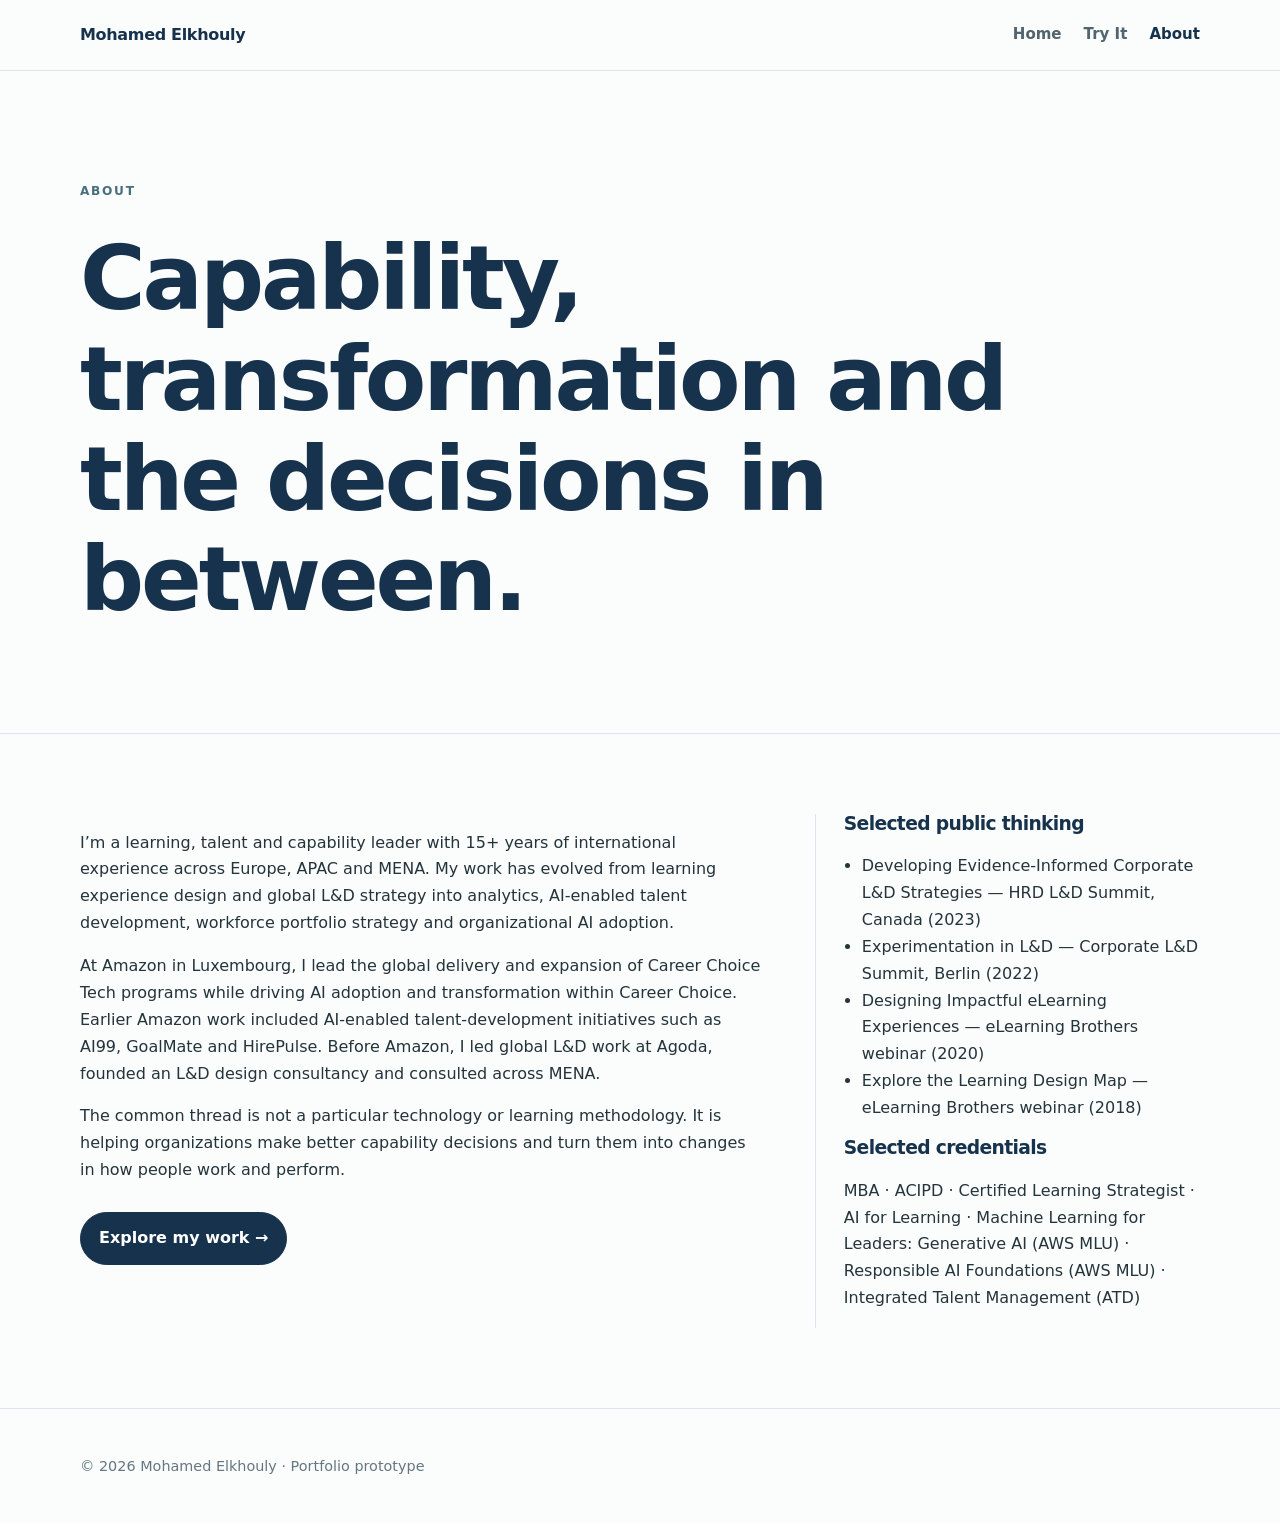
==== about.html @ cd664d20 "Add files via upload" ====
<!doctype html>
<html lang="en"><head>
<meta charset="utf-8"><meta name="viewport" content="width=device-width,initial-scale=1">
<title>About | Mohamed Elkhouly</title><link rel="stylesheet" href="css/style.css">
</head><body>
<header class="site-header"><div class="wrap nav"><a class="brand" href="index.html">Mohamed Elkhouly</a><nav><a href="index.html">Home</a><a href="try.html">Try It</a><a aria-current="page" href="about.html">About</a></nav></div></header>
<main>
<section class="hero"><div class="wrap"><div class="eyebrow">About</div><h1>Capability, transformation and the decisions in between.</h1></div></section>
<section class="section"><div class="wrap about-grid">
<div>
<p>I’m a learning, talent and capability leader with 15+ years of international experience across Europe, APAC and MENA. My work has evolved from learning experience design and global L&D strategy into analytics, AI-enabled talent development, workforce portfolio strategy and organizational AI adoption.</p>
<p>At Amazon in Luxembourg, I lead the global delivery and expansion of Career Choice Tech programs while driving AI adoption and transformation within Career Choice. Earlier Amazon work included AI-enabled talent-development initiatives such as AI99, GoalMate and HirePulse. Before Amazon, I led global L&D work at Agoda, founded an L&D design consultancy and consulted across MENA.</p>
<p>The common thread is not a particular technology or learning methodology. It is helping organizations make better capability decisions and turn them into changes in how people work and perform.</p>
<div class="cta-row"><a class="btn primary" href="index.html">Explore my work →</a></div>
</div>
<aside class="side"><h3>Selected public thinking</h3><ul>
<li>Developing Evidence-Informed Corporate L&D Strategies — HRD L&D Summit, Canada (2023)</li>
<li>Experimentation in L&D — Corporate L&D Summit, Berlin (2022)</li>
<li>Designing Impactful eLearning Experiences — eLearning Brothers webinar (2020)</li>
<li>Explore the Learning Design Map — eLearning Brothers webinar (2018)</li>
</ul>
<h3>Selected credentials</h3><p>MBA · ACIPD · Certified Learning Strategist · AI for Learning · Machine Learning for Leaders: Generative AI (AWS MLU) · Responsible AI Foundations (AWS MLU) · Integrated Talent Management (ATD)</p>
</aside>
</div></section>
</main>
<footer><div class="wrap">© 2026 Mohamed Elkhouly · Portfolio prototype</div></footer>
</body></html>
---- css/style.css ----
:root{
  --ink:#17324d;--ink2:#2d5266;--muted:#657780;--paper:#fbfcfc;
  --line:#dce5e8;--soft:#eef4f5;--accent:#476f7d;--max:1120px;
}
*{box-sizing:border-box} html{scroll-behavior:smooth}
body{margin:0;font-family:Inter,ui-sans-serif,system-ui,-apple-system,BlinkMacSystemFont,"Segoe UI",sans-serif;color:#24343b;background:var(--paper);line-height:1.68}
a{color:inherit} .wrap{width:min(calc(100% - 40px),var(--max));margin:auto}
.site-header{position:sticky;top:0;z-index:20;background:rgba(251,252,252,.92);backdrop-filter:blur(14px);border-bottom:1px solid var(--line)}
.nav{min-height:70px;display:flex;align-items:center;justify-content:space-between;gap:24px}
.brand{text-decoration:none;font-weight:800;color:var(--ink);letter-spacing:-.02em}
nav{display:flex;gap:22px} nav a{text-decoration:none;color:#52646d;font-weight:650;font-size:.94rem}
nav a[aria-current="page"],nav a:hover{color:var(--ink)}
.hero{padding:110px 0 76px}.eyebrow{text-transform:uppercase;letter-spacing:.14em;font-size:.76rem;font-weight:800;color:var(--accent)}
h1,h2,h3{color:var(--ink);line-height:1.12;letter-spacing:-.035em}
h1{font-size:clamp(2.8rem,7vw,5.9rem);max-width:970px;margin:.3em 0}.lead{font-size:clamp(1.1rem,2vw,1.35rem);max-width:820px;color:#53666f}
.hero-note{margin-top:30px;max-width:820px;border-left:3px solid var(--accent);padding-left:20px;color:var(--ink2);font-weight:650}
.section{padding:80px 0;border-top:1px solid var(--line)}.section-intro{max-width:780px;margin-bottom:38px}
.section h2{font-size:clamp(2rem,4vw,3.4rem);margin:0 0 16px}.section-intro p{font-size:1.08rem;color:#5b6d75}
.journey{display:grid;gap:12px}.card{border:1px solid var(--line);border-radius:16px;background:white;overflow:hidden}
.reveal{width:100%;border:0;background:transparent;text-align:left;padding:22px 24px;display:flex;justify-content:space-between;gap:20px;cursor:pointer;color:var(--ink);font:inherit;font-weight:780;font-size:1.04rem}
.reveal:hover{background:#f6f9f9}.reveal small{display:block;color:var(--muted);font-weight:550;margin-top:5px}
.icon{font-size:1.3rem;transition:.2s}.reveal[aria-expanded="true"] .icon{transform:rotate(45deg)}
.panel{display:none;padding:0 24px 24px;max-width:900px}.panel.open{display:block}.panel p:first-child{margin-top:0}
.transition{padding:70px 0 35px}.transition p{font-size:clamp(1.45rem,3vw,2.2rem);font-weight:760;color:var(--ink);max-width:900px;line-height:1.3}
.question{margin-bottom:14px}.question .reveal{font-size:clamp(1.05rem,2vw,1.25rem)}.question .panel p{margin:0 0 16px}
.meta{font-size:.82rem;color:var(--accent);font-weight:800;text-transform:uppercase;letter-spacing:.08em;margin-bottom:9px}
.cta-row{display:flex;gap:12px;flex-wrap:wrap;margin-top:28px}.btn{display:inline-block;text-decoration:none;border-radius:999px;padding:12px 18px;font-weight:750;border:1px solid var(--ink);color:var(--ink)}.btn.primary{background:var(--ink);color:white}
.tool-card{max-width:800px;padding:32px;border:1px solid var(--line);border-radius:18px;background:white}.tool-card h3{font-size:1.65rem;margin-top:0}
.diagnostic{margin-top:25px}.q{padding:18px 0;border-top:1px solid var(--line)}.q label{display:block;font-weight:700;margin-bottom:10px}.scale{display:flex;gap:8px;flex-wrap:wrap}.scale label{font-weight:500;border:1px solid var(--line);border-radius:10px;padding:8px 11px;cursor:pointer}.scale input{margin-right:5px}
.result{display:none;margin-top:24px;padding:22px;background:var(--soft);border-radius:14px}.result.show{display:block}
.about-grid{display:grid;grid-template-columns:1.6fr .9fr;gap:50px}.side{border-left:1px solid var(--line);padding-left:28px}.side h3{margin-top:0}.side ul{padding-left:18px}
footer{padding:45px 0;color:var(--muted);border-top:1px solid var(--line);font-size:.9rem}
@media(max-width:760px){.nav{align-items:flex-start;padding:18px 0;flex-direction:column}.site-header{position:static}nav{gap:14px;flex-wrap:wrap}.hero{padding:70px 0 55px}.section{padding:58px 0}.about-grid{grid-template-columns:1fr}.side{border-left:0;border-top:1px solid var(--line);padding:24px 0 0}.wrap{width:min(calc(100% - 28px),var(--max))}}
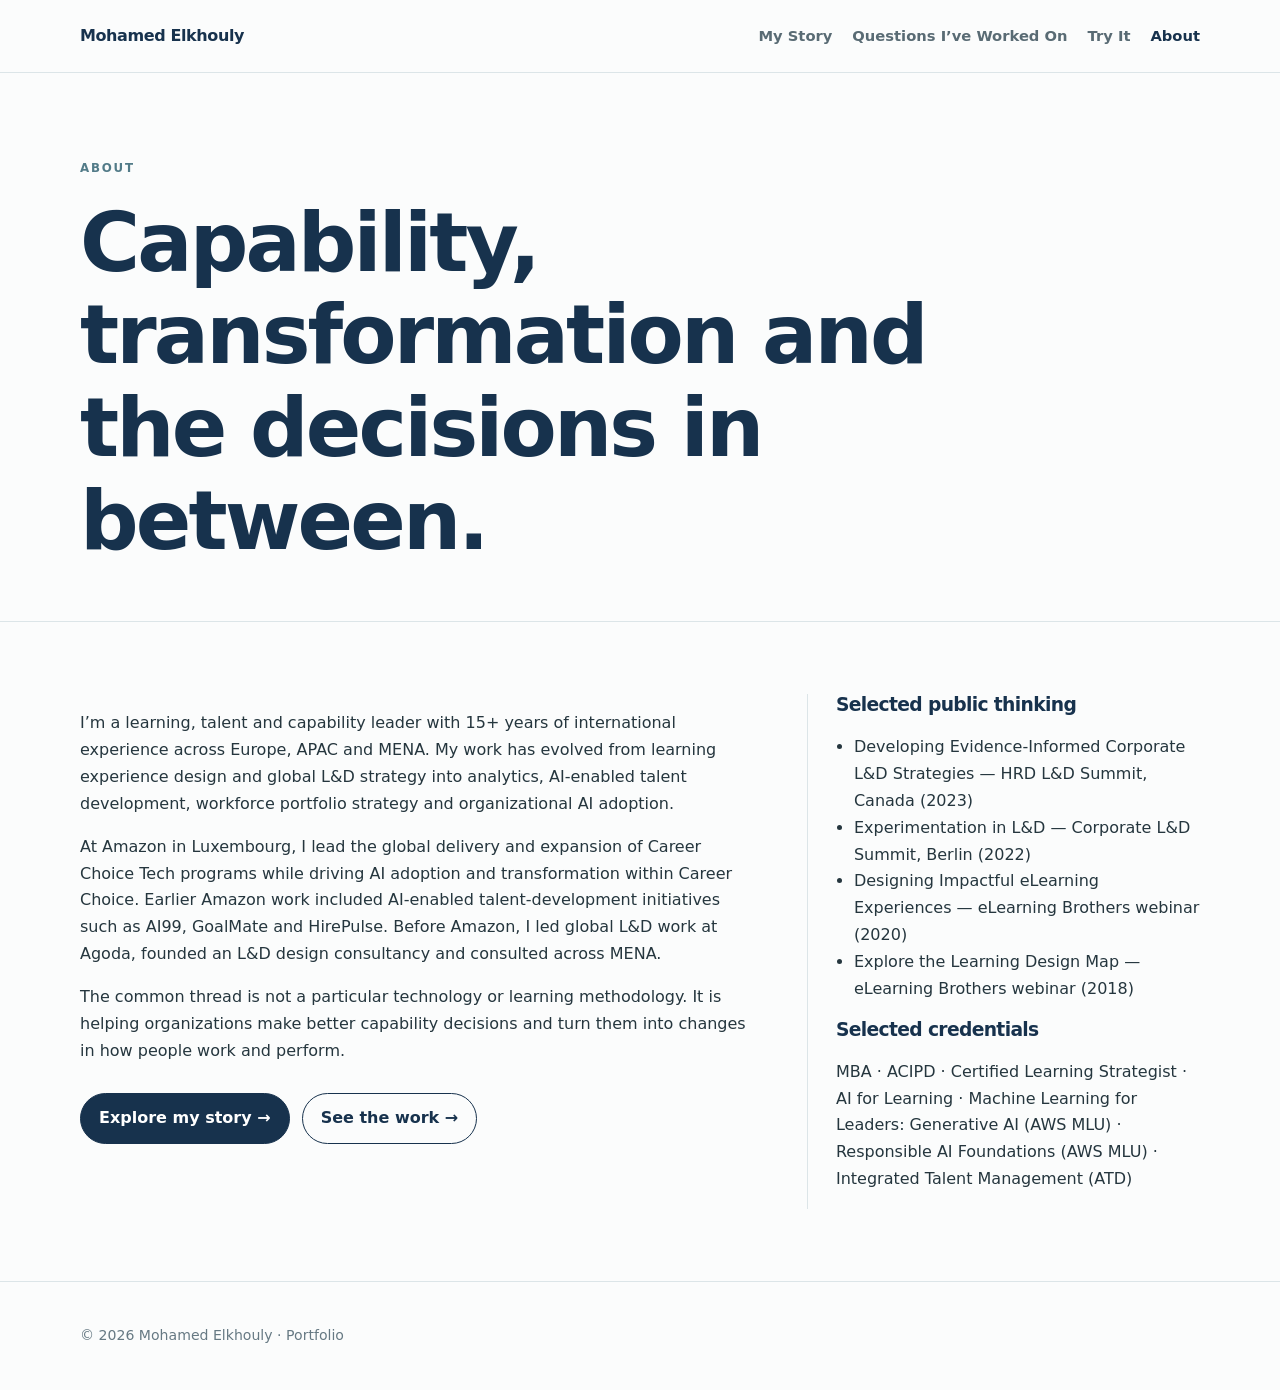
==== commit 8a512316: "Add files via upload" ====
--- a/about.html
+++ b/about.html
@@ -1,27 +1,11 @@
-<!doctype html>
-<html lang="en"><head>
-<meta charset="utf-8"><meta name="viewport" content="width=device-width,initial-scale=1">
-<title>About | Mohamed Elkhouly</title><link rel="stylesheet" href="css/style.css">
-</head><body>
-<header class="site-header"><div class="wrap nav"><a class="brand" href="index.html">Mohamed Elkhouly</a><nav><a href="index.html">Home</a><a href="try.html">Try It</a><a aria-current="page" href="about.html">About</a></nav></div></header>
-<main>
-<section class="hero"><div class="wrap"><div class="eyebrow">About</div><h1>Capability, transformation and the decisions in between.</h1></div></section>
-<section class="section"><div class="wrap about-grid">
-<div>
+<!doctype html><html lang="en"><head><meta charset="utf-8"><meta name="viewport" content="width=device-width,initial-scale=1"><title>About | Mohamed Elkhouly</title><link rel="stylesheet" href="css/style.css"></head><body>
+<header class="site-header"><div class="wrap nav"><a class="brand" href="index.html">Mohamed Elkhouly</a><nav><a href="index.html">My Story</a><a href="questions.html">Questions I’ve Worked On</a><a href="try.html">Try It</a><a aria-current="page" href="about.html">About</a></nav></div></header>
+<main><section class="hero compact"><div class="wrap"><div class="eyebrow">About</div><h1>Capability, transformation and the decisions in between.</h1></div></section>
+<section class="section"><div class="wrap about-grid"><div>
 <p>I’m a learning, talent and capability leader with 15+ years of international experience across Europe, APAC and MENA. My work has evolved from learning experience design and global L&D strategy into analytics, AI-enabled talent development, workforce portfolio strategy and organizational AI adoption.</p>
 <p>At Amazon in Luxembourg, I lead the global delivery and expansion of Career Choice Tech programs while driving AI adoption and transformation within Career Choice. Earlier Amazon work included AI-enabled talent-development initiatives such as AI99, GoalMate and HirePulse. Before Amazon, I led global L&D work at Agoda, founded an L&D design consultancy and consulted across MENA.</p>
 <p>The common thread is not a particular technology or learning methodology. It is helping organizations make better capability decisions and turn them into changes in how people work and perform.</p>
-<div class="cta-row"><a class="btn primary" href="index.html">Explore my work →</a></div>
-</div>
-<aside class="side"><h3>Selected public thinking</h3><ul>
-<li>Developing Evidence-Informed Corporate L&D Strategies — HRD L&D Summit, Canada (2023)</li>
-<li>Experimentation in L&D — Corporate L&D Summit, Berlin (2022)</li>
-<li>Designing Impactful eLearning Experiences — eLearning Brothers webinar (2020)</li>
-<li>Explore the Learning Design Map — eLearning Brothers webinar (2018)</li>
-</ul>
-<h3>Selected credentials</h3><p>MBA · ACIPD · Certified Learning Strategist · AI for Learning · Machine Learning for Leaders: Generative AI (AWS MLU) · Responsible AI Foundations (AWS MLU) · Integrated Talent Management (ATD)</p>
-</aside>
-</div></section>
-</main>
-<footer><div class="wrap">© 2026 Mohamed Elkhouly · Portfolio prototype</div></footer>
-</body></html>
+<div class="cta-row"><a class="btn primary" href="index.html">Explore my story →</a><a class="btn" href="questions.html">See the work →</a></div></div>
+<aside class="side"><h3>Selected public thinking</h3><ul><li>Developing Evidence-Informed Corporate L&D Strategies — HRD L&D Summit, Canada (2023)</li><li>Experimentation in L&D — Corporate L&D Summit, Berlin (2022)</li><li>Designing Impactful eLearning Experiences — eLearning Brothers webinar (2020)</li><li>Explore the Learning Design Map — eLearning Brothers webinar (2018)</li></ul>
+<h3>Selected credentials</h3><p>MBA · ACIPD · Certified Learning Strategist · AI for Learning · Machine Learning for Leaders: Generative AI (AWS MLU) · Responsible AI Foundations (AWS MLU) · Integrated Talent Management (ATD)</p></aside></div></section></main>
+<footer><div class="wrap">© 2026 Mohamed Elkhouly · Portfolio</div></footer></body></html>
--- a/css/style.css
+++ b/css/style.css
@@ -1,34 +1,24 @@
 
-:root{
-  --ink:#17324d;--ink2:#2d5266;--muted:#657780;--paper:#fbfcfc;
-  --line:#dce5e8;--soft:#eef4f5;--accent:#476f7d;--max:1120px;
-}
-*{box-sizing:border-box} html{scroll-behavior:smooth}
-body{margin:0;font-family:Inter,ui-sans-serif,system-ui,-apple-system,BlinkMacSystemFont,"Segoe UI",sans-serif;color:#24343b;background:var(--paper);line-height:1.68}
-a{color:inherit} .wrap{width:min(calc(100% - 40px),var(--max));margin:auto}
-.site-header{position:sticky;top:0;z-index:20;background:rgba(251,252,252,.92);backdrop-filter:blur(14px);border-bottom:1px solid var(--line)}
-.nav{min-height:70px;display:flex;align-items:center;justify-content:space-between;gap:24px}
-.brand{text-decoration:none;font-weight:800;color:var(--ink);letter-spacing:-.02em}
-nav{display:flex;gap:22px} nav a{text-decoration:none;color:#52646d;font-weight:650;font-size:.94rem}
-nav a[aria-current="page"],nav a:hover{color:var(--ink)}
-.hero{padding:110px 0 76px}.eyebrow{text-transform:uppercase;letter-spacing:.14em;font-size:.76rem;font-weight:800;color:var(--accent)}
-h1,h2,h3{color:var(--ink);line-height:1.12;letter-spacing:-.035em}
-h1{font-size:clamp(2.8rem,7vw,5.9rem);max-width:970px;margin:.3em 0}.lead{font-size:clamp(1.1rem,2vw,1.35rem);max-width:820px;color:#53666f}
-.hero-note{margin-top:30px;max-width:820px;border-left:3px solid var(--accent);padding-left:20px;color:var(--ink2);font-weight:650}
-.section{padding:80px 0;border-top:1px solid var(--line)}.section-intro{max-width:780px;margin-bottom:38px}
-.section h2{font-size:clamp(2rem,4vw,3.4rem);margin:0 0 16px}.section-intro p{font-size:1.08rem;color:#5b6d75}
-.journey{display:grid;gap:12px}.card{border:1px solid var(--line);border-radius:16px;background:white;overflow:hidden}
-.reveal{width:100%;border:0;background:transparent;text-align:left;padding:22px 24px;display:flex;justify-content:space-between;gap:20px;cursor:pointer;color:var(--ink);font:inherit;font-weight:780;font-size:1.04rem}
-.reveal:hover{background:#f6f9f9}.reveal small{display:block;color:var(--muted);font-weight:550;margin-top:5px}
-.icon{font-size:1.3rem;transition:.2s}.reveal[aria-expanded="true"] .icon{transform:rotate(45deg)}
-.panel{display:none;padding:0 24px 24px;max-width:900px}.panel.open{display:block}.panel p:first-child{margin-top:0}
-.transition{padding:70px 0 35px}.transition p{font-size:clamp(1.45rem,3vw,2.2rem);font-weight:760;color:var(--ink);max-width:900px;line-height:1.3}
-.question{margin-bottom:14px}.question .reveal{font-size:clamp(1.05rem,2vw,1.25rem)}.question .panel p{margin:0 0 16px}
-.meta{font-size:.82rem;color:var(--accent);font-weight:800;text-transform:uppercase;letter-spacing:.08em;margin-bottom:9px}
-.cta-row{display:flex;gap:12px;flex-wrap:wrap;margin-top:28px}.btn{display:inline-block;text-decoration:none;border-radius:999px;padding:12px 18px;font-weight:750;border:1px solid var(--ink);color:var(--ink)}.btn.primary{background:var(--ink);color:white}
-.tool-card{max-width:800px;padding:32px;border:1px solid var(--line);border-radius:18px;background:white}.tool-card h3{font-size:1.65rem;margin-top:0}
-.diagnostic{margin-top:25px}.q{padding:18px 0;border-top:1px solid var(--line)}.q label{display:block;font-weight:700;margin-bottom:10px}.scale{display:flex;gap:8px;flex-wrap:wrap}.scale label{font-weight:500;border:1px solid var(--line);border-radius:10px;padding:8px 11px;cursor:pointer}.scale input{margin-right:5px}
-.result{display:none;margin-top:24px;padding:22px;background:var(--soft);border-radius:14px}.result.show{display:block}
-.about-grid{display:grid;grid-template-columns:1.6fr .9fr;gap:50px}.side{border-left:1px solid var(--line);padding-left:28px}.side h3{margin-top:0}.side ul{padding-left:18px}
-footer{padding:45px 0;color:var(--muted);border-top:1px solid var(--line);font-size:.9rem}
-@media(max-width:760px){.nav{align-items:flex-start;padding:18px 0;flex-direction:column}.site-header{position:static}nav{gap:14px;flex-wrap:wrap}.hero{padding:70px 0 55px}.section{padding:58px 0}.about-grid{grid-template-columns:1fr}.side{border-left:0;border-top:1px solid var(--line);padding:24px 0 0}.wrap{width:min(calc(100% - 28px),var(--max))}}
+:root{--ink:#17324d;--ink2:#315466;--muted:#667983;--paper:#fbfcfc;--white:#fff;--line:#dce5e8;--soft:#edf4f5;--accent:#527b88;--max:1120px}
+*{box-sizing:border-box}html{scroll-behavior:smooth}body{margin:0;background:var(--paper);color:#25363e;font-family:Inter,ui-sans-serif,system-ui,-apple-system,BlinkMacSystemFont,"Segoe UI",sans-serif;line-height:1.68}
+a{color:inherit}.wrap{width:min(calc(100% - 40px),var(--max));margin:auto}.site-header{position:sticky;top:0;z-index:50;background:rgba(251,252,252,.94);backdrop-filter:blur(14px);border-bottom:1px solid var(--line)}
+.nav{min-height:72px;display:flex;align-items:center;justify-content:space-between;gap:24px}.brand{text-decoration:none;font-weight:850;color:var(--ink);letter-spacing:-.025em}
+nav{display:flex;gap:20px;flex-wrap:wrap}nav a{text-decoration:none;color:#596b74;font-weight:680;font-size:.92rem}nav a:hover,nav a[aria-current=page]{color:var(--ink)}
+.hero{padding:86px 0 54px}.hero.compact{padding-bottom:36px}.eyebrow{text-transform:uppercase;letter-spacing:.15em;font-size:.74rem;font-weight:850;color:var(--accent)}
+h1,h2,h3{color:var(--ink);line-height:1.13;letter-spacing:-.035em}h1{font-size:clamp(2.7rem,6.4vw,5.4rem);max-width:950px;margin:.22em 0}.lead{font-size:clamp(1.08rem,2vw,1.32rem);max-width:820px;color:#556972}
+.section{padding:72px 0;border-top:1px solid var(--line)}.section-intro{max-width:790px;margin-bottom:38px}.section h2{font-size:clamp(2rem,4vw,3.2rem);margin:0 0 14px}.section-intro p{font-size:1.06rem;color:#5c6f78}
+.story-flow{position:relative;max-width:920px;margin:25px auto 0}.story-flow:before{content:"";position:absolute;left:38px;top:38px;bottom:38px;width:2px;background:linear-gradient(var(--accent),var(--line))}
+.story-block{position:relative;margin:0 0 24px 82px;padding:27px 30px;background:var(--white);border:1px solid var(--line);border-radius:18px;box-shadow:0 8px 26px rgba(23,50,77,.04)}
+.story-block:before{content:attr(data-step);position:absolute;left:-82px;top:27px;width:76px;height:42px;display:grid;place-items:center;border-radius:999px;background:var(--ink);color:white;font-size:.78rem;font-weight:850;letter-spacing:.08em}
+.story-block h3{margin:0 0 5px;font-size:1.4rem}.story-block .sub{color:var(--accent);font-size:.87rem;font-weight:800;text-transform:uppercase;letter-spacing:.07em;margin-bottom:12px}.story-block p{margin:0;color:#52656e}
+.closing{max-width:860px;margin:48px auto 0;padding:28px;border-left:3px solid var(--accent);font-size:1.25rem;color:var(--ink2);font-weight:650}
+.btn{display:inline-block;text-decoration:none;border-radius:999px;padding:11px 18px;font-weight:780;border:1px solid var(--ink);color:var(--ink)}.btn.primary{background:var(--ink);color:#fff}.cta-row{display:flex;gap:12px;flex-wrap:wrap;margin-top:28px}
+.cards{display:grid;grid-template-columns:repeat(2,minmax(0,1fr));gap:22px}.flip-card{height:430px;perspective:1200px;cursor:pointer}.flip-inner{position:relative;width:100%;height:100%;transition:transform .55s;transform-style:preserve-3d}.flip-card.flipped .flip-inner{transform:rotateY(180deg)}
+.flip-face{position:absolute;inset:0;backface-visibility:hidden;-webkit-backface-visibility:hidden;border:1px solid var(--line);border-radius:20px;background:white;padding:30px;box-shadow:0 9px 28px rgba(23,50,77,.05);overflow:auto}
+.flip-front{display:flex;flex-direction:column;justify-content:space-between}.flip-front h3{font-size:clamp(1.3rem,2.4vw,1.75rem);margin:12px 0}.flip-back{transform:rotateY(180deg);font-size:.94rem}.flip-back p:first-of-type{margin-top:0}.flip-hint{font-size:.82rem;color:var(--accent);font-weight:800}.tag{text-transform:uppercase;letter-spacing:.09em;color:var(--accent);font-size:.72rem;font-weight:850}
+.library{display:grid;grid-template-columns:repeat(2,minmax(0,1fr));gap:22px}.framework{background:white;border:1px solid var(--line);border-radius:20px;padding:30px;display:flex;flex-direction:column;min-height:300px}.framework h3{font-size:1.55rem;margin:8px 0 12px}.framework p{color:#586b74}.framework .spacer{flex:1}.status{display:inline-block;font-size:.75rem;font-weight:850;letter-spacing:.08em;text-transform:uppercase;color:var(--accent)}
+.framework-detail{display:none;margin-top:20px;padding-top:20px;border-top:1px solid var(--line)}.framework.open .framework-detail{display:block}.framework-detail ul{padding-left:20px}
+.about-grid{display:grid;grid-template-columns:1.55fr .9fr;gap:50px}.side{border-left:1px solid var(--line);padding-left:28px}.side h3{margin-top:0}.side ul{padding-left:18px}
+footer{padding:42px 0;border-top:1px solid var(--line);color:var(--muted);font-size:.88rem}
+@media(max-width:780px){.nav{padding:17px 0;align-items:flex-start;flex-direction:column}nav{gap:13px}.site-header{position:static}.wrap{width:min(calc(100% - 28px),var(--max))}.hero{padding:60px 0 40px}.section{padding:55px 0}.cards,.library,.about-grid{grid-template-columns:1fr}.flip-card{height:500px}.story-flow:before{left:18px}.story-block{margin-left:48px;padding:23px}.story-block:before{left:-48px;width:38px;height:38px;top:23px;font-size:.67rem}.side{border-left:0;border-top:1px solid var(--line);padding:25px 0 0}}
+@media(prefers-reduced-motion:reduce){.flip-inner{transition:none}}
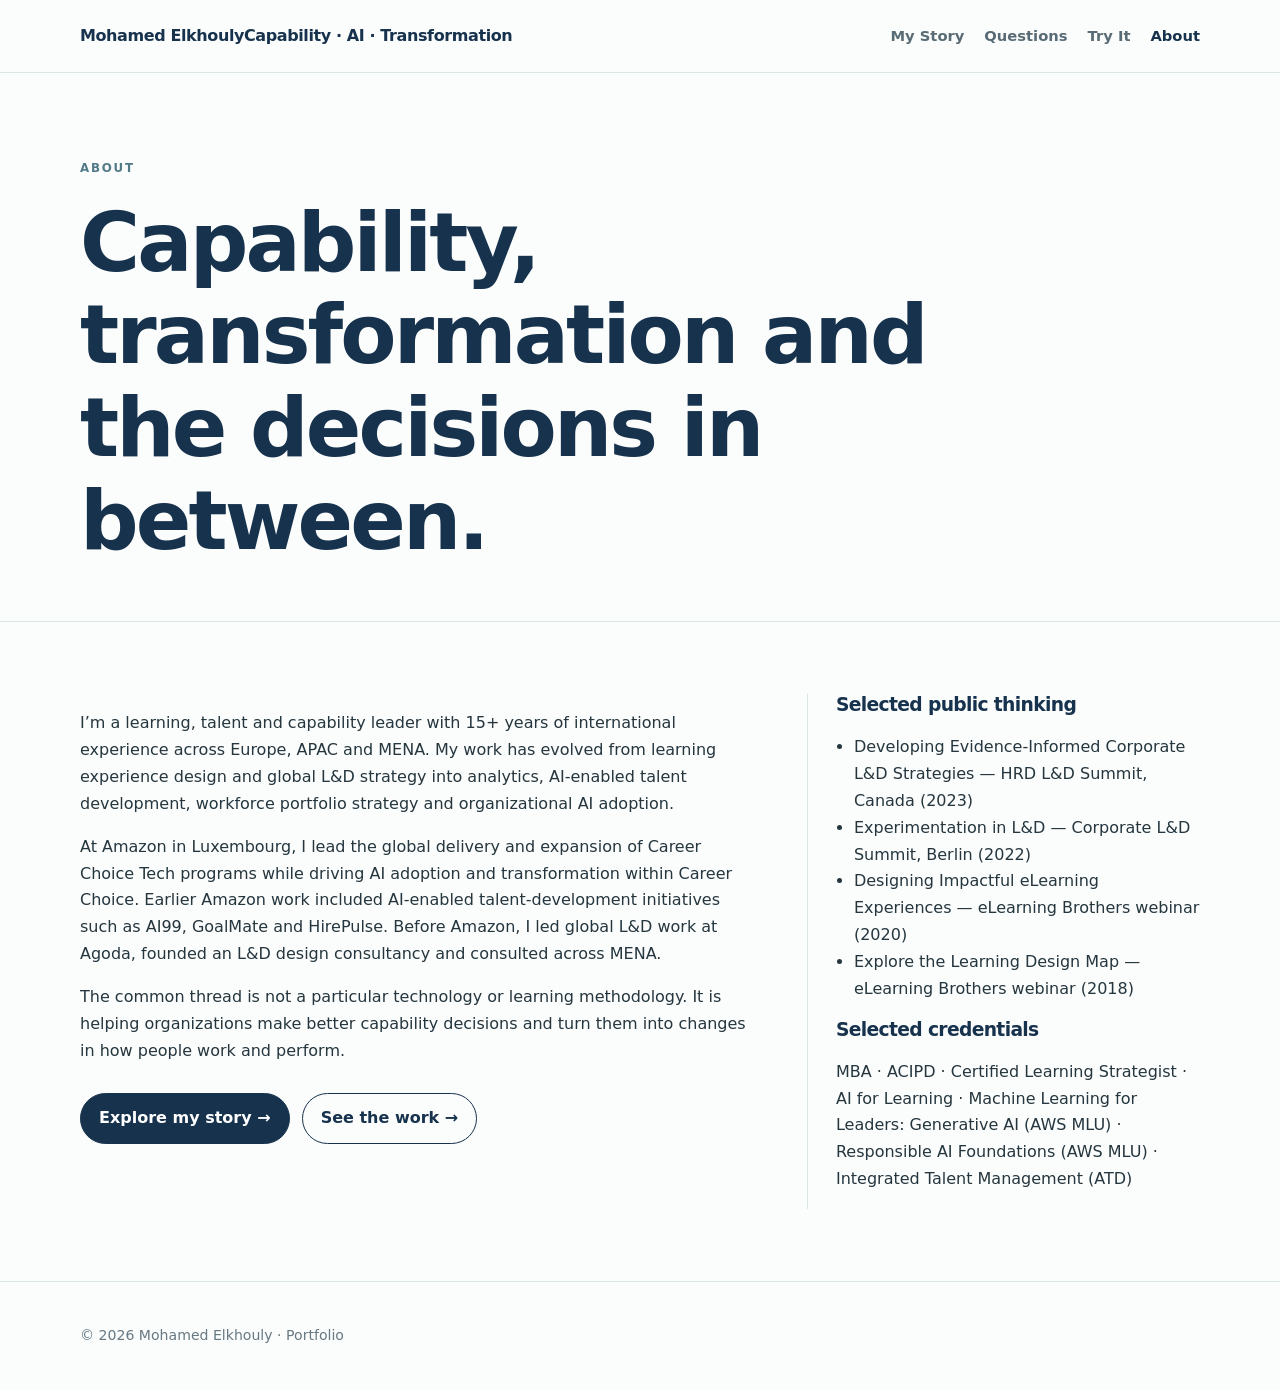
==== commit ed83998a: "Add files via upload" ====
--- a/about.html
+++ b/about.html
@@ -1,5 +1,5 @@
 <!doctype html><html lang="en"><head><meta charset="utf-8"><meta name="viewport" content="width=device-width,initial-scale=1"><title>About | Mohamed Elkhouly</title><link rel="stylesheet" href="css/style.css"></head><body>
-<header class="site-header"><div class="wrap nav"><a class="brand" href="index.html">Mohamed Elkhouly</a><nav><a href="index.html">My Story</a><a href="questions.html">Questions I’ve Worked On</a><a href="try.html">Try It</a><a aria-current="page" href="about.html">About</a></nav></div></header>
+<header class="site-header"><div class="wrap nav"><a class="brand" href="index.html"><strong>Mohamed Elkhouly</strong><span>Capability · AI · Transformation</span></a><nav><a href="index.html">My Story</a><a href="questions.html">Questions</a><a href="try.html">Try It</a><a aria-current="page" href="about.html">About</a></nav></div></header>
 <main><section class="hero compact"><div class="wrap"><div class="eyebrow">About</div><h1>Capability, transformation and the decisions in between.</h1></div></section>
 <section class="section"><div class="wrap about-grid"><div>
 <p>I’m a learning, talent and capability leader with 15+ years of international experience across Europe, APAC and MENA. My work has evolved from learning experience design and global L&D strategy into analytics, AI-enabled talent development, workforce portfolio strategy and organizational AI adoption.</p>
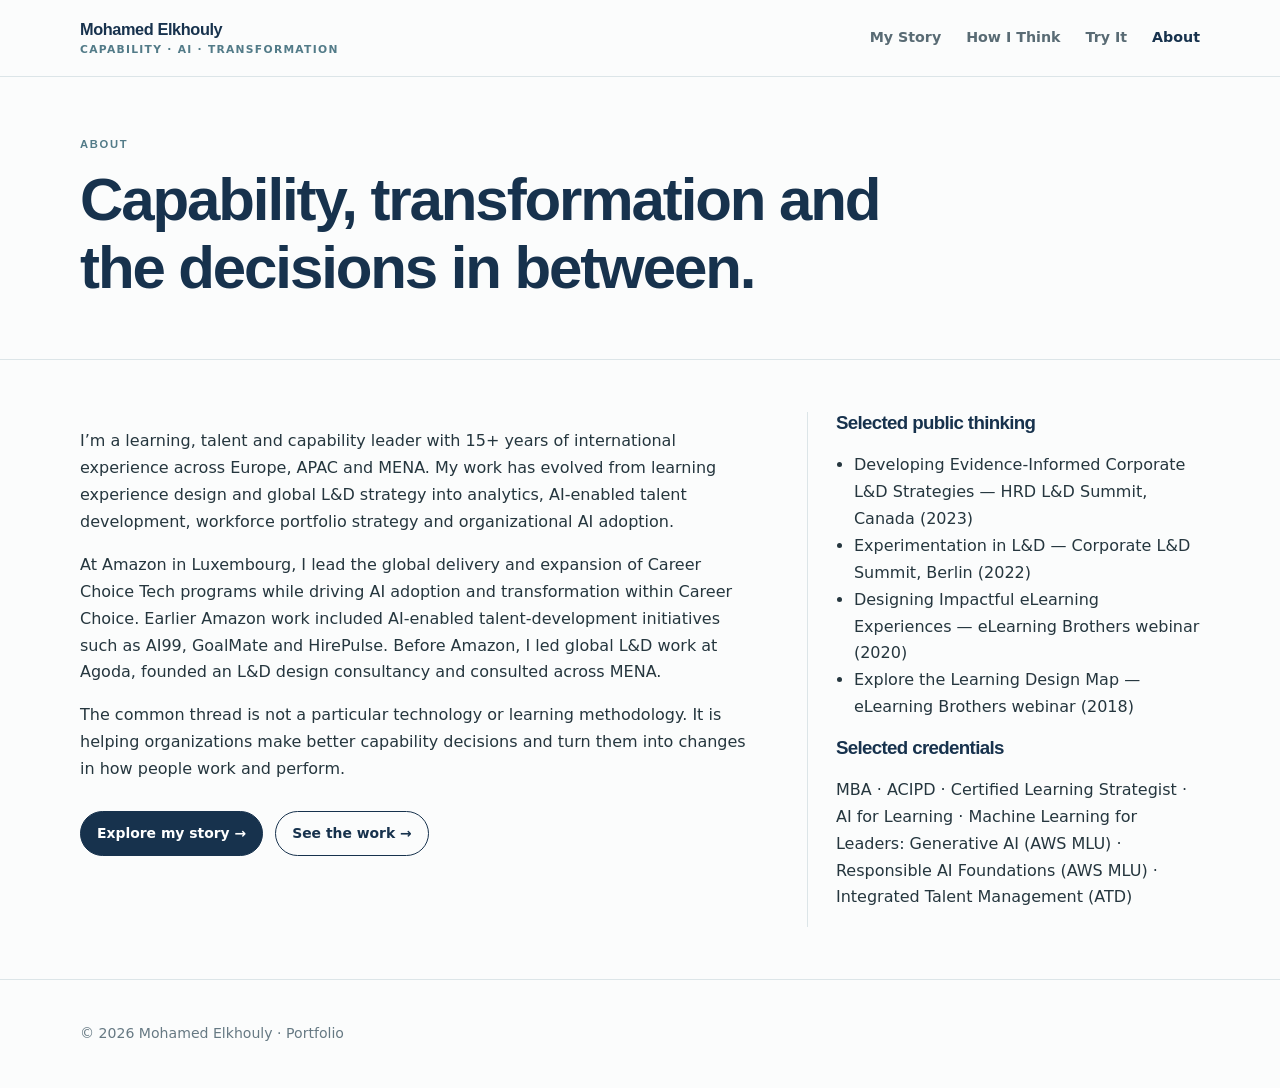
==== commit 803a40ec: "Add files via upload" ====
--- a/about.html
+++ b/about.html
@@ -1,5 +1,5 @@
 <!doctype html><html lang="en"><head><meta charset="utf-8"><meta name="viewport" content="width=device-width,initial-scale=1"><title>About | Mohamed Elkhouly</title><link rel="stylesheet" href="css/style.css"></head><body>
-<header class="site-header"><div class="wrap nav"><a class="brand" href="index.html"><strong>Mohamed Elkhouly</strong><span>Capability · AI · Transformation</span></a><nav><a href="index.html">My Story</a><a href="questions.html">Questions</a><a href="try.html">Try It</a><a aria-current="page" href="about.html">About</a></nav></div></header>
+<header class="site-header"><div class="wrap nav"><a class="brand" href="index.html"><strong>Mohamed Elkhouly</strong><span>Capability · AI · Transformation</span></a><nav><a href="index.html">My Story</a><a href="questions.html">How I Think</a><a href="try.html">Try It</a><a aria-current="page" href="about.html">About</a></nav></div></header>
 <main><section class="hero compact"><div class="wrap"><div class="eyebrow">About</div><h1>Capability, transformation and the decisions in between.</h1></div></section>
 <section class="section"><div class="wrap about-grid"><div>
 <p>I’m a learning, talent and capability leader with 15+ years of international experience across Europe, APAC and MENA. My work has evolved from learning experience design and global L&D strategy into analytics, AI-enabled talent development, workforce portfolio strategy and organizational AI adoption.</p>
--- a/css/style.css
+++ b/css/style.css
@@ -22,3 +22,4 @@
 footer{padding:42px 0;border-top:1px solid var(--line);color:var(--muted);font-size:.88rem}
 @media(max-width:780px){.nav{padding:17px 0;align-items:flex-start;flex-direction:column}nav{gap:13px}.site-header{position:static}.wrap{width:min(calc(100% - 28px),var(--max))}.hero{padding:60px 0 40px}.section{padding:55px 0}.cards,.library,.about-grid{grid-template-columns:1fr}.flip-card{height:500px}.story-flow:before{left:18px}.story-block{margin-left:48px;padding:23px}.story-block:before{left:-48px;width:38px;height:38px;top:23px;font-size:.67rem}.side{border-left:0;border-top:1px solid var(--line);padding:25px 0 0}}
 @media(prefers-reduced-motion:reduce){.flip-inner{transition:none}}
+\n\n/* V4 editorial visual refresh */\n@import url('https://fonts.googleapis.com/css2?family=Inter:wght@400;500;600&family=Manrope:wght@600;700;800&display=swap');\n:root{--ink:#18344c;--ink2:#345363;--muted:#6a7b82;--paper:#f8f7f3;--white:#fffefa;--line:#d9dfdd;--soft:#eef1ed;--accent:#5b7f82;--max:1080px}\nbody{background:var(--paper);font-family:"Inter",system-ui,sans-serif;line-height:1.7}.wrap{width:min(calc(100% - 48px),var(--max))}\n.site-header{background:rgba(248,247,243,.94);border-bottom:1px solid rgba(24,52,76,.10)}.nav{min-height:76px;gap:28px}.brand{display:flex;flex-direction:column;line-height:1.1}.brand strong{font-family:"Manrope",sans-serif;font-size:1.02rem}.brand span{margin-top:5px;font-size:.67rem;color:var(--accent);text-transform:uppercase;letter-spacing:.12em;font-weight:600}nav{gap:25px}nav a{font-size:.89rem;font-weight:600}\n.hero,.hero.compact{padding:58px 0 38px}.eyebrow{font-family:"Manrope",sans-serif;margin-bottom:12px;font-size:.7rem}h1,h2,h3{font-family:"Manrope",sans-serif}h1{font-size:clamp(2.45rem,5vw,3.75rem);max-width:850px;margin:0 0 20px;font-weight:700}.lead{font-size:clamp(1.02rem,1.7vw,1.17rem);max-width:780px;line-height:1.75;margin:0}.section{padding:52px 0}\n.story-flow{max-width:850px;margin:4px auto 0}.story-flow:before{left:25px;top:27px;bottom:27px;width:1px}.story-block{margin:0 0 4px 72px;padding:22px 0 27px;background:transparent;border:0;border-bottom:1px solid rgba(24,52,76,.09);border-radius:0;box-shadow:none}.story-block:last-child{border-bottom:0}.story-block:before{left:-72px;top:19px;width:51px;height:36px;border-radius:999px;font-family:"Manrope"}.story-block h3{font-size:1.28rem}.story-block .sub{font-size:.73rem;letter-spacing:.11em;margin-bottom:9px}.story-block p{font-size:.97rem}.closing{max-width:850px;margin:30px auto 0;padding:21px 24px;font-size:1.08rem}\n.cards,.library{gap:18px}.flip-face,.framework{border-radius:10px;background:var(--white);box-shadow:0 7px 24px rgba(24,52,76,.035)}.flip-card{height:405px}.flip-face{padding:26px}.framework{padding:27px;min-height:285px}.btn{font-size:.87rem;padding:10px 16px}\n@media(max-width:780px){.wrap{width:min(calc(100% - 30px),var(--max))}.hero,.hero.compact{padding:43px 0 31px}.story-flow:before{left:17px}.story-block{margin-left:50px;padding:20px 0 24px}.story-block:before{left:-50px;width:36px;height:32px;top:18px}.flip-card{height:485px}}\n
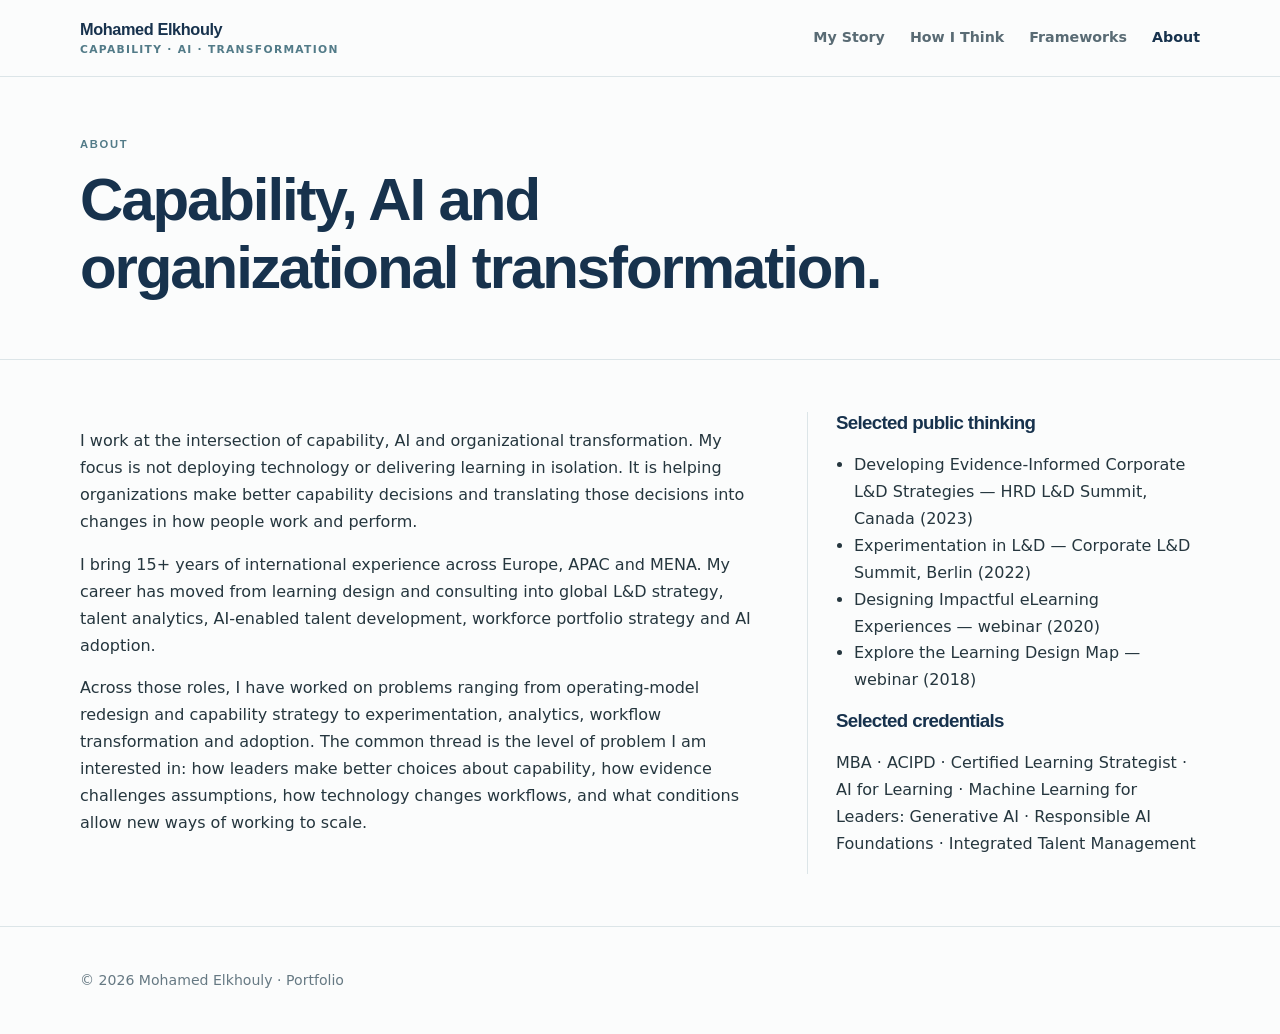
==== commit b22d786b: "Add files via upload" ====
--- a/about.html
+++ b/about.html
@@ -1,11 +1,10 @@
 <!doctype html><html lang="en"><head><meta charset="utf-8"><meta name="viewport" content="width=device-width,initial-scale=1"><title>About | Mohamed Elkhouly</title><link rel="stylesheet" href="css/style.css"></head><body>
-<header class="site-header"><div class="wrap nav"><a class="brand" href="index.html"><strong>Mohamed Elkhouly</strong><span>Capability · AI · Transformation</span></a><nav><a href="index.html">My Story</a><a href="questions.html">How I Think</a><a href="try.html">Try It</a><a aria-current="page" href="about.html">About</a></nav></div></header>
-<main><section class="hero compact"><div class="wrap"><div class="eyebrow">About</div><h1>Capability, transformation and the decisions in between.</h1></div></section>
+<header class="site-header"><div class="wrap nav"><a class="brand" href="index.html"><strong>Mohamed Elkhouly</strong><span>Capability · AI · Transformation</span></a><nav><a href="index.html">My Story</a><a href="questions.html">How I Think</a><a href="try.html">Frameworks</a><a aria-current="page" href="about.html">About</a></nav></div></header>
+<main><section class="hero compact"><div class="wrap"><div class="eyebrow">About</div><h1>Capability, AI and organizational transformation.</h1></div></section>
 <section class="section"><div class="wrap about-grid"><div>
-<p>I’m a learning, talent and capability leader with 15+ years of international experience across Europe, APAC and MENA. My work has evolved from learning experience design and global L&D strategy into analytics, AI-enabled talent development, workforce portfolio strategy and organizational AI adoption.</p>
-<p>At Amazon in Luxembourg, I lead the global delivery and expansion of Career Choice Tech programs while driving AI adoption and transformation within Career Choice. Earlier Amazon work included AI-enabled talent-development initiatives such as AI99, GoalMate and HirePulse. Before Amazon, I led global L&D work at Agoda, founded an L&D design consultancy and consulted across MENA.</p>
-<p>The common thread is not a particular technology or learning methodology. It is helping organizations make better capability decisions and turn them into changes in how people work and perform.</p>
-<div class="cta-row"><a class="btn primary" href="index.html">Explore my story →</a><a class="btn" href="questions.html">See the work →</a></div></div>
-<aside class="side"><h3>Selected public thinking</h3><ul><li>Developing Evidence-Informed Corporate L&D Strategies — HRD L&D Summit, Canada (2023)</li><li>Experimentation in L&D — Corporate L&D Summit, Berlin (2022)</li><li>Designing Impactful eLearning Experiences — eLearning Brothers webinar (2020)</li><li>Explore the Learning Design Map — eLearning Brothers webinar (2018)</li></ul>
-<h3>Selected credentials</h3><p>MBA · ACIPD · Certified Learning Strategist · AI for Learning · Machine Learning for Leaders: Generative AI (AWS MLU) · Responsible AI Foundations (AWS MLU) · Integrated Talent Management (ATD)</p></aside></div></section></main>
-<footer><div class="wrap">© 2026 Mohamed Elkhouly · Portfolio</div></footer></body></html>+<p>I work at the intersection of capability, AI and organizational transformation. My focus is not deploying technology or delivering learning in isolation. It is helping organizations make better capability decisions and translating those decisions into changes in how people work and perform.</p>
+<p>I bring 15+ years of international experience across Europe, APAC and MENA. My career has moved from learning design and consulting into global L&amp;D strategy, talent analytics, AI-enabled talent development, workforce portfolio strategy and AI adoption.</p>
+<p>Across those roles, I have worked on problems ranging from operating-model redesign and capability strategy to experimentation, analytics, workflow transformation and adoption. The common thread is the level of problem I am interested in: how leaders make better choices about capability, how evidence challenges assumptions, how technology changes workflows, and what conditions allow new ways of working to scale.</p>
+</div><aside class="side"><h3>Selected public thinking</h3><ul><li>Developing Evidence-Informed Corporate L&amp;D Strategies — HRD L&amp;D Summit, Canada (2023)</li><li>Experimentation in L&amp;D — Corporate L&amp;D Summit, Berlin (2022)</li><li>Designing Impactful eLearning Experiences — webinar (2020)</li><li>Explore the Learning Design Map — webinar (2018)</li></ul>
+<h3>Selected credentials</h3><p>MBA · ACIPD · Certified Learning Strategist · AI for Learning · Machine Learning for Leaders: Generative AI · Responsible AI Foundations · Integrated Talent Management</p></aside></div></section></main>
+<footer><div class="wrap">© 2026 Mohamed Elkhouly · Portfolio</div></footer></body></html>
